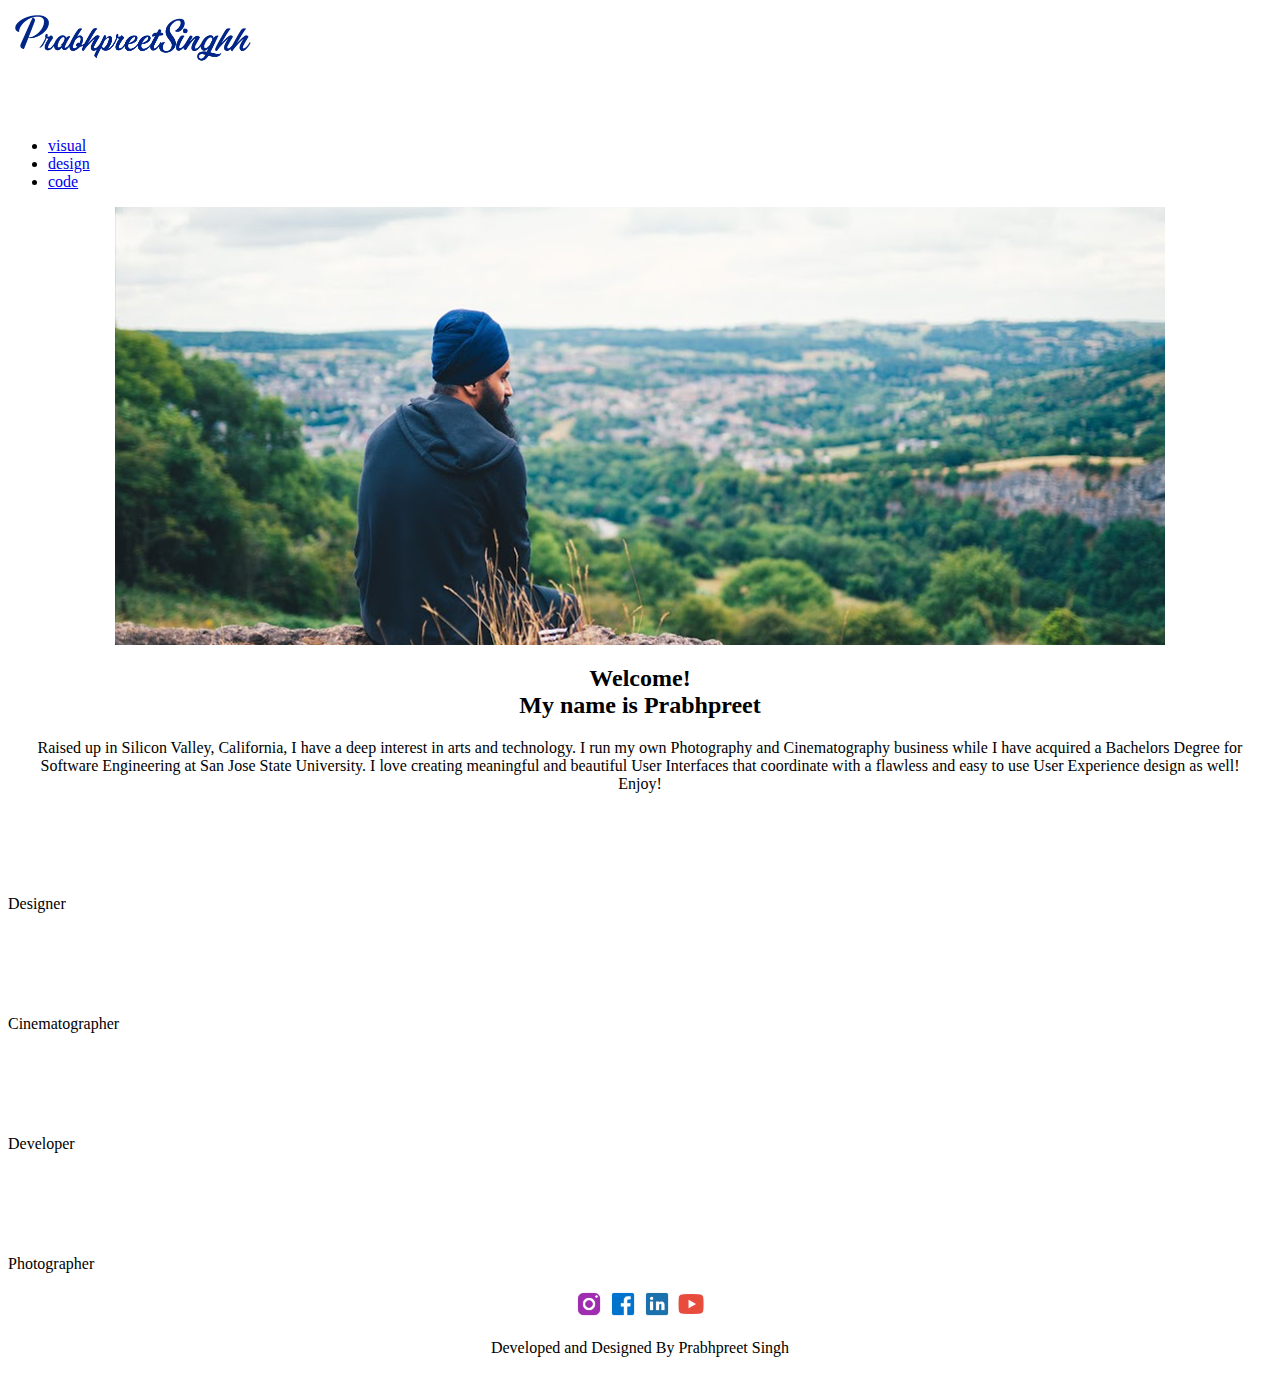
==== index.html @ eac88ecf "Add files via upload" ====
<html>
    <head>
            <link rel="stylesheet" type="main.css" href="css/main.css">
    </head>
    <header> 
        <a href="index.html"> <img class="blue-logo" src="icons/bluelogo.png" alt="blue-logo"></a>
        <ul class="navbar">
            <li><a  class="main-nav-bar" href="visual.html">visual</a></li>
            <li><a  class="main-nav-bar" href="design.html">design</a></li>
            <li><a  class="main-nav-bar" href="code.html">code</a></li>
        </ul>
    </header>
    <center><img class="background-picture" src="icons/background-home-page.jpg" alt="background-photo">
    <h2>
        Welcome! <br>
        My name is Prabhpreet
    </h2>
    <p class="my-bio">
            Raised up in Silicon Valley, California, I have a deep interest in arts and technology. I run my own Photography and Cinematography business while I have acquired a Bachelors Degree for Software Engineering at San Jose State University. I love creating meaningful and beautiful User Interfaces that coordinate with a flawless and easy to use User Experience design as well! 
            <br>Enjoy!
    </p></center>
    <footer>
        <div class="dark-container">
            <div class="cards">
                <img src="icons/designericon.png" alt="designer-icon">
                <p class="card-name-designer">Designer</p>
            </div>
            <div class="cards">
                    <img src="icons/cinemaicon.png" alt="cinema-icon">
                    <p class="card-name-cinematographer">Cinematographer</p>
            </div>
            <div class="cards">
                    <img src="icons/developericon.png" alt="developer-icon">
                    <p class="card-name-developer">Developer</p>
            </div>
            <div class="cards">
                    <img src="icons/cameraicon.png" alt="photographer-icon">
                    <p class="card-name-photographer">Photographer</p>
            </div>
        </div>
        <div class="light-container">
            <center>
                <div class="social-media-links">
                <a href="https://instagram.com/prabhpreetsinghh"><img src="icons/instagramicon.png" alt="instagramicon"></a>
                <a href="https://www.facebook.com/prabhpreetsinghh/?eid=ARDSoZKtSBO2ciuTeh3FpCqKWjCXri7K_8EftZ999I_t2I9OYJDh2CulN3aB_UXx7qqc3qMqfKO42wdl"><img src="icons/facebookicon.png" alt="instagramicon"></a>
                <a href="https://linkedin.com/in/prabhpreet-singh/"><img src="icons/linkedinicon.png" alt="linkedinicon"></a>
                <a href="https://www.youtube.com/user/cricket2008star"><img src="icons/youtubeicon.png" alt="youtubeicon"></a></div>
            <p>Developed and Designed By Prabhpreet Singh</p>
            </center>

        </div>
    </footer>
</html>
---- css/main.css ----
@import url('https://fonts.googleapis.com/css?family=Montserrat|Open+Sans+Condensed:300|Roboto+Condensed');
body, html {
  font-family: 'Montserrat', 'sans-serif';
  padding: 0px;
  margin:0px;
  background-color: rgb(241, 241, 241);
}
.main-nav-bar{
    padding: 20px;
}
.blue-logo{
    width: 263px;
    height: 113px;
}
.navbar{
    list-style-type: none;
    display: flex;
}
a{
    text-decoration: none;
    color: #002588;
    font-size: 24px;
}
header{
    display: flex; 
    justify-content: space-between;
    margin:10px 30px;
}
.background-picture {
    width: 1380;
    margin: 0px 20px;
    margin-top: -40px;
}
h2{
    font-size:65px;
}
.my-bio{
    font-size:25px;
    width: 1240px;
    height: 212px;
}
.dark-container{
    color: white;
    display: flex;
    justify-content: center;
    background-color: #161E21;
    width: 1440px;
    height: 275px;
}
.cards{
    margin: 80px;
}
.card-name-designer{
    margin-left:20px -10px;
}
.card-name-cinematographer{
    margin-left:-30px;
}
.card-name-photographer{
    margin:20px -15px;
}
.card-name-developer{
    margin-left:-5px;
}
.light-container{
    background-color:#EAEAEA;
    width: 1440px;
    height:100px;
    padding-top: 100px;
    padding-bottom: 100px;
}
.social-media-links{
    display: grid;
    justify-content: center;
    margin-bottom:50px;
    grid-template-columns: 40px 40px 40px 40px;
    grid-template-rows: 20px;
    grid-gap: 50px;
}
.mid-section{
    height: 300px;
    background-color: #161E21;
    color: white;
    padding: 100px;

}
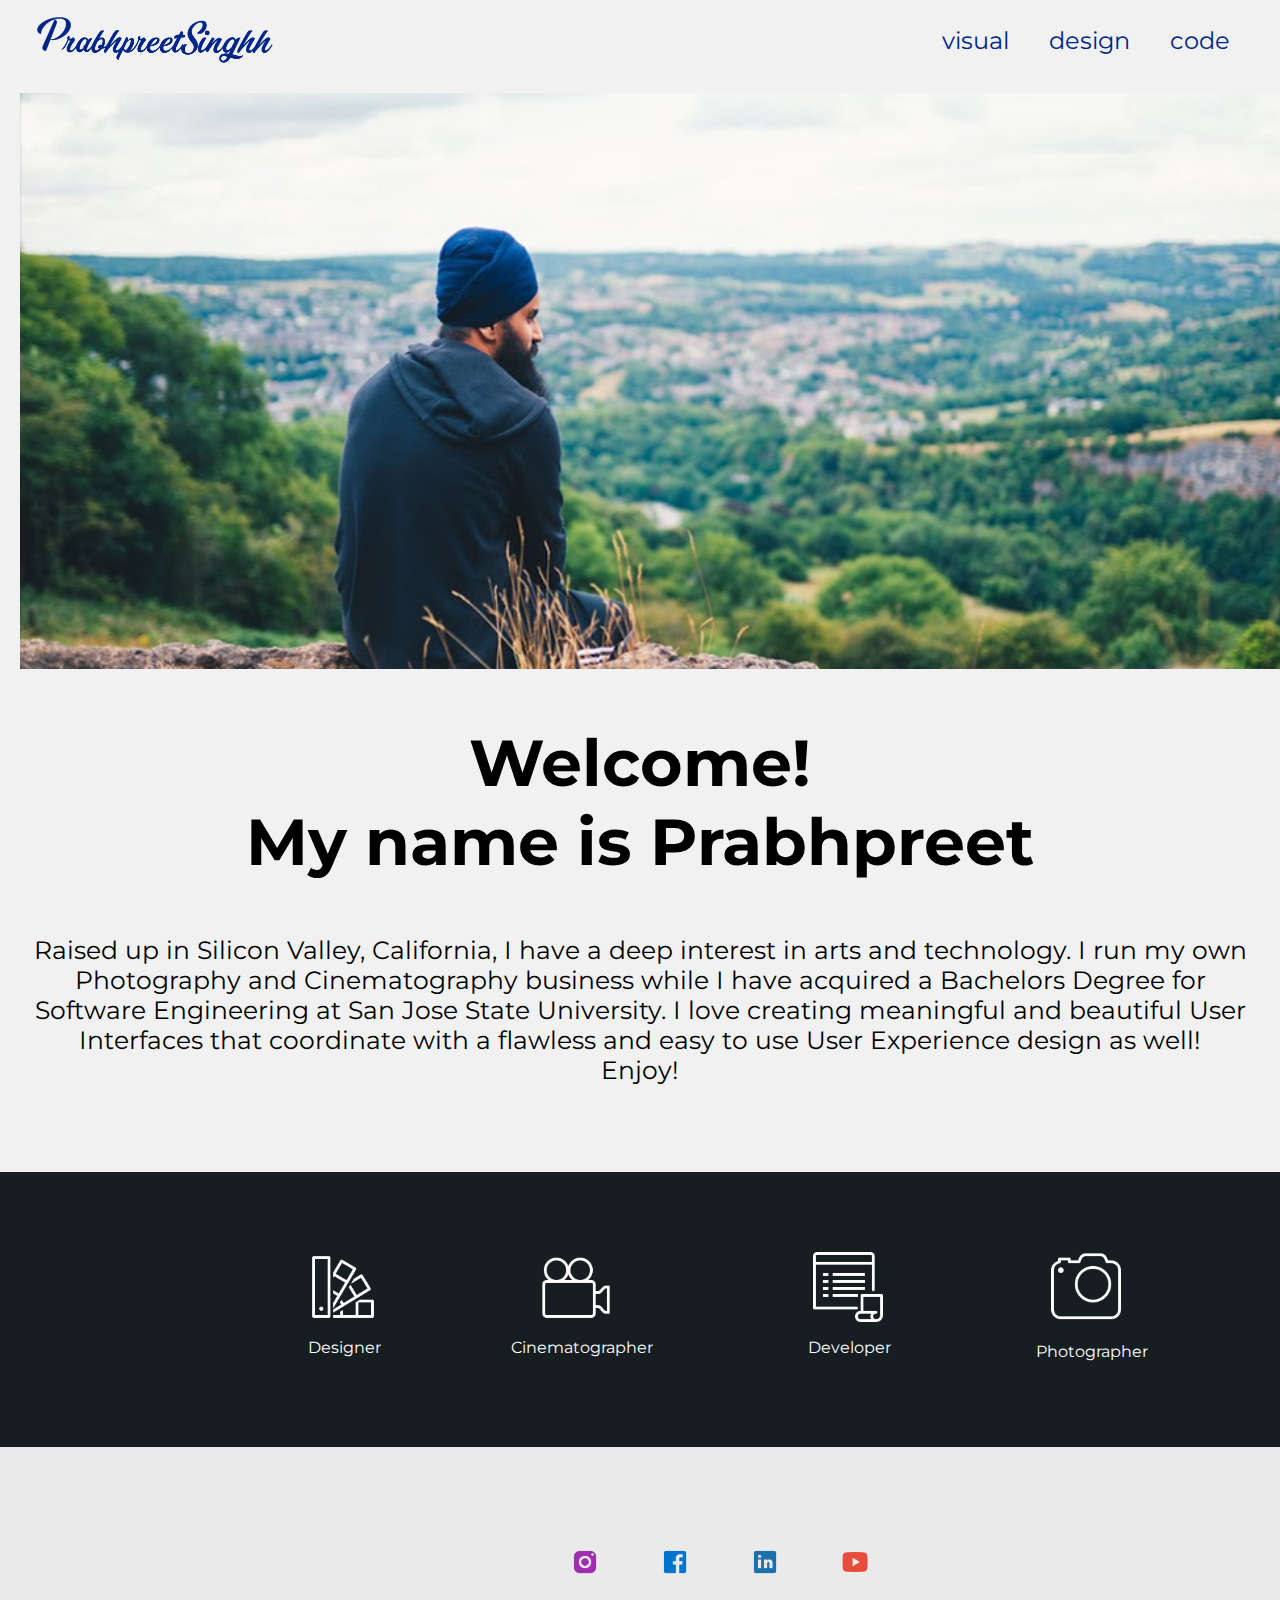
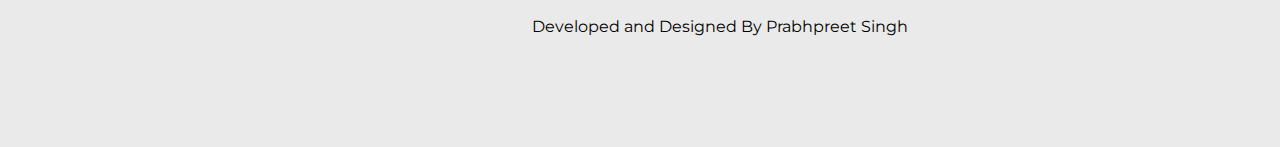
==== commit c9297520: "CSS fix" ====
--- a/index.html
+++ b/index.html
@@ -1,6 +1,6 @@
 <html>
     <head>
-            <link rel="stylesheet" type="main.css" href="css/main.css">
+            <link rel="stylesheet" type="text/css" href="css/main.css">
     </head>
     <header> 
         <a href="index.html"> <img class="blue-logo" src="icons/bluelogo.png" alt="blue-logo"></a>
@@ -50,4 +50,4 @@
 
         </div>
     </footer>
-</html>+</html>
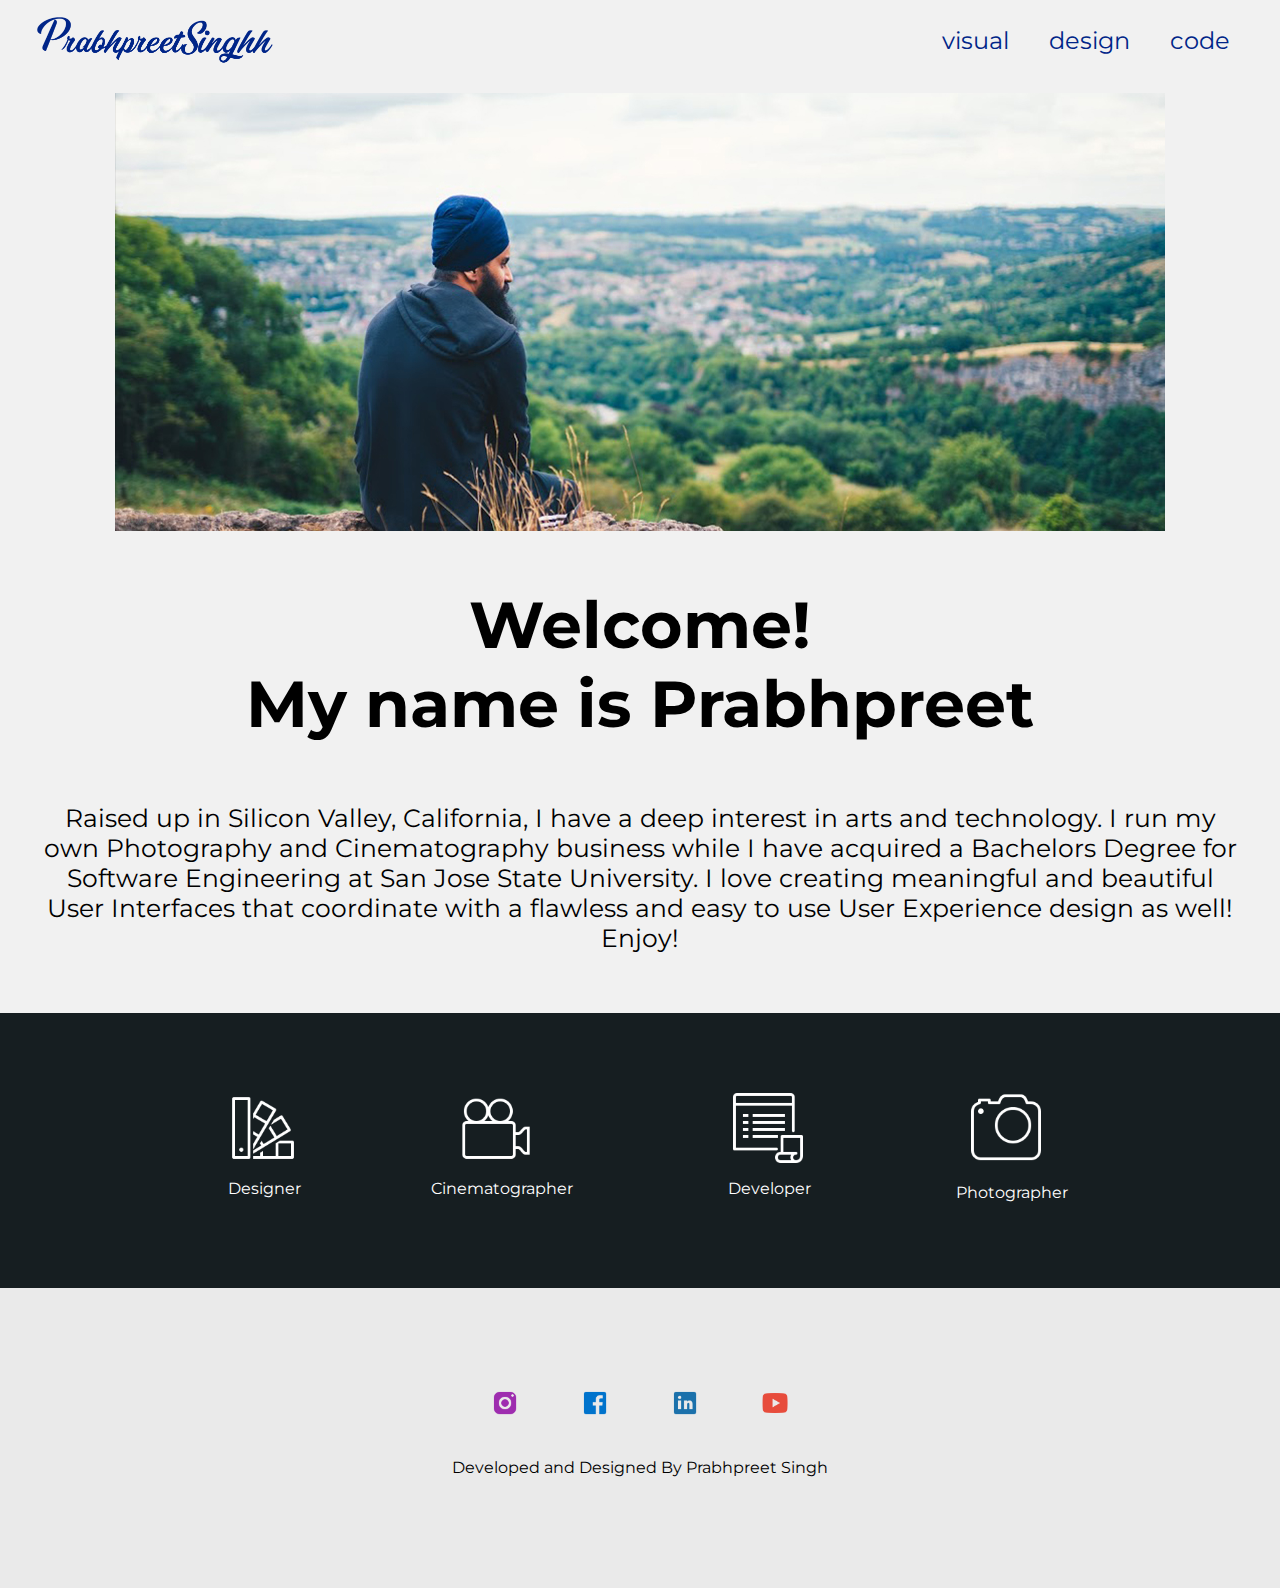
==== commit 8b9767b2: "Updates" ====
--- a/index.html
+++ b/index.html
@@ -1,6 +1,7 @@
 <html>
     <head>
             <link rel="stylesheet" type="text/css" href="css/main.css">
+
     </head>
     <header> 
         <a href="index.html"> <img class="blue-logo" src="icons/bluelogo.png" alt="blue-logo"></a>
@@ -50,4 +51,4 @@
 
         </div>
     </footer>
-</html>
+</html>--- a/css/main.css
+++ b/css/main.css
@@ -4,6 +4,7 @@
   padding: 0px;
   margin:0px;
   background-color: rgb(241, 241, 241);
+  overflow-x: hidden;
 }
 .main-nav-bar{
     padding: 20px;
@@ -27,8 +28,8 @@
     margin:10px 30px;
 }
 .background-picture {
-    width: 1380;
-    margin: 0px 20px;
+    width: auto;
+    margin: 0px auto;
     margin-top: -40px;
 }
 h2{
@@ -36,15 +37,18 @@
 }
 .my-bio{
     font-size:25px;
-    width: 1240px;
-    height: 212px;
+    margin: 60px 40px;
+    width: auto;
+    height: auto;
 }
 .dark-container{
     color: white;
     display: flex;
     justify-content: center;
     background-color: #161E21;
-    width: 1440px;
+    margin-left:auto;
+    margin-right:auto; 
+    width: auto;
     height: 275px;
 }
 .cards{
@@ -64,7 +68,9 @@
 }
 .light-container{
     background-color:#EAEAEA;
-    width: 1440px;
+    margin-left:auto;
+    margin-right:auto; 
+    width: auto;
     height:100px;
     padding-top: 100px;
     padding-bottom: 100px;
@@ -82,5 +88,98 @@
     background-color: #161E21;
     color: white;
     padding: 100px;
+}
+.photos-header{
+    font-family: Montserrat;
+    font-size:40px;
+    font-style: bold;
+    color: #161E21;
+    display: grid;
+    grid-template-rows: 500px 500px;
+    grid-template-columns: 240px;
+}
+.mid-section-visual{
+    display:grid;
+    grid-template-columns: 400px 1000px;
+    grid-gap: 20px;
 
-}+}
+.photos-grid{
+    display: grid;
+    grid-template-rows: 150px 150px 150px;
+    grid-template-columns: 200px 200px 200px;
+    grid-gap: 20px;
+}
+.ind-photo{
+    width: 200px;
+    height: 130px;
+}
+.photos-header{
+    padding-left: 150px;
+    padding-top: 250px;
+    margin-top: -60px;
+    background-color: #E6FF0D;
+    color: #161E21;
+    width: 486px;
+    height: 300px;
+    margin-bottom: -30px;
+}
+.youtube-links , .photos-grid{
+    background-color: #161E21;
+    width: 954px;
+    height:500px;
+    padding-left: 60px;
+    padding-top: 50px;
+    margin-top: -60px;
+    margin-left: 100px;
+}
+.youtube-links{
+    display: grid;
+    grid-template-rows: 150px;
+    grid-template-columns: 400px 400px;
+    grid-gap: 40px;
+    padding-left: 30px;
+    padding-right: 60px;
+}
+.ind-link{
+    width: 30px;
+    height: 50px;
+    
+}
+.mid-section-design{
+    background-color:#161E21;
+    margin: 0px 0px;
+    width:1440px;
+    height: 2500px;
+}
+.ui-grid{
+    padding:30px;
+    justify-content: center;
+}
+.ui-photo{
+    size: 60%;
+    padding: 20px;
+}
+.design-title{
+    text-align: left;
+    color: #EAEAEA;
+    padding-left:10px;
+    padding-top: -10px
+    
+}
+.numbered-designs{
+    text-align: left;
+    color: #EAEAEA;
+    padding: 0px 10px;
+}
+.social-media-links-design{
+    display: grid;
+    justify-content: center;
+    margin-bottom: auto;
+    grid-template-columns: 40px 40px 40px 40px;
+    grid-template-rows: 20px;
+    grid-gap: 50px;
+}
+.temp-alert{
+    color:#ffffff;
+  }
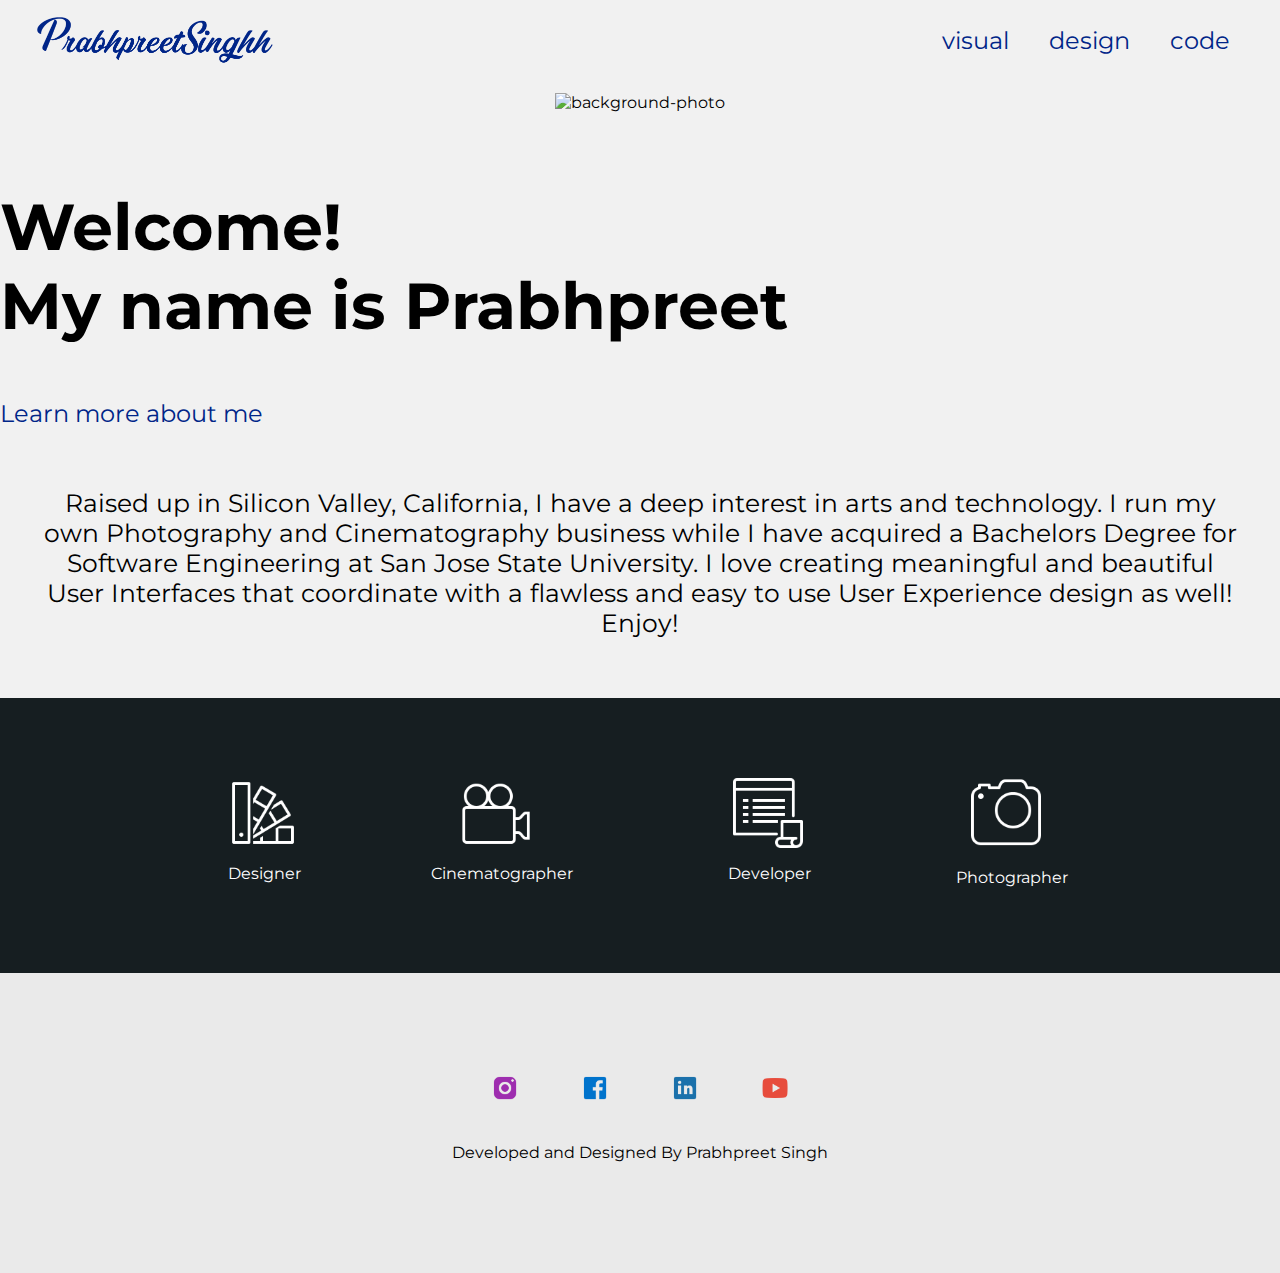
==== commit c0d65d40: "Update index.html" ====
--- a/index.html
+++ b/index.html
@@ -9,14 +9,19 @@
             <li><a  class="main-nav-bar" href="visual.html">visual</a></li>
             <li><a  class="main-nav-bar" href="design.html">design</a></li>
             <li><a  class="main-nav-bar" href="code.html">code</a></li>
+            <li class="blue-menu"> <a href="icons/bluemenu.png" href=""></a></li>
         </ul>
     </header>
-    <center><img class="background-picture" src="icons/background-home-page.jpg" alt="background-photo">
-    <h2>
+    <center><img class="background-picture" src="photos/prabhgrad (44 of 128).jpg" alt="background-photo"></center>
+    <h2 class="welcome-text">
         Welcome! <br>
         My name is Prabhpreet
     </h2>
-    <p class="my-bio">
+    <a href="#"><div class="learn-more">
+         <p class="text-inside-learn-more">Learn more about me</p>
+    </div></a>
+
+    <center><p class="my-bio">
             Raised up in Silicon Valley, California, I have a deep interest in arts and technology. I run my own Photography and Cinematography business while I have acquired a Bachelors Degree for Software Engineering at San Jose State University. I love creating meaningful and beautiful User Interfaces that coordinate with a flawless and easy to use User Experience design as well! 
             <br>Enjoy!
     </p></center>
@@ -51,4 +56,4 @@
 
         </div>
     </footer>
-</html>+</html>
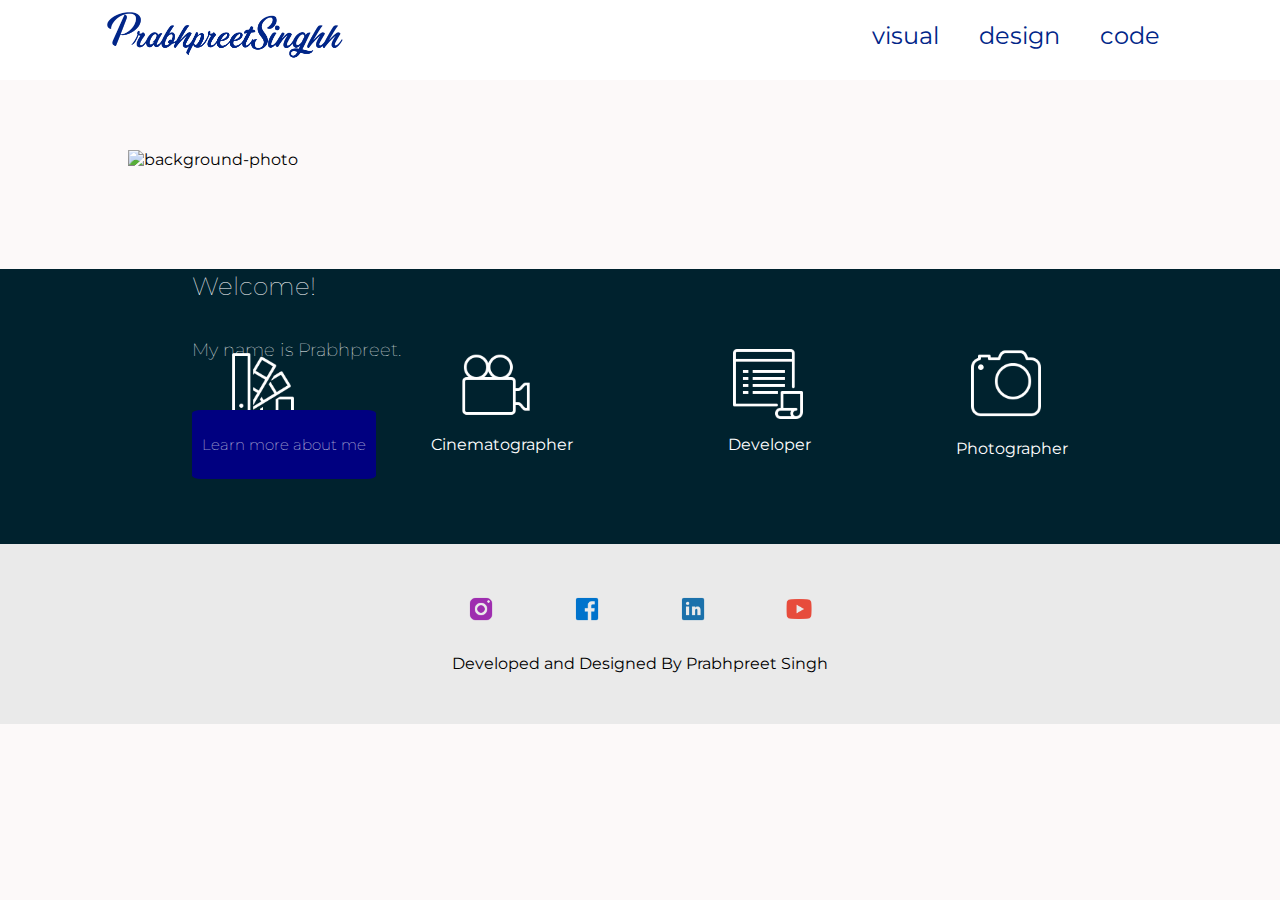
==== commit b033ee5a: "Update index.html" ====
--- a/index.html
+++ b/index.html
@@ -1,7 +1,7 @@
 <html>
     <head>
             <link rel="stylesheet" type="text/css" href="css/main.css">
-
+            <meta name="viewport" content="width=device-width, initial-scale=1.0">
     </head>
     <header> 
         <a href="index.html"> <img class="blue-logo" src="icons/bluelogo.png" alt="blue-logo"></a>
@@ -12,11 +12,11 @@
             <li class="blue-menu"> <a href="icons/bluemenu.png" href=""></a></li>
         </ul>
     </header>
-    <center><img class="background-picture" src="photos/prabhgrad (44 of 128).jpg" alt="background-photo"></center>
-    <h2 class="welcome-text">
-        Welcome! <br>
-        My name is Prabhpreet
-    </h2>
+    <img class="background-picture" src="photos/background-photo.jpg" alt="background-photo">
+    <img class="background-two" src="photos/background-two.jpg" alt="background-two">
+    <h2 class="welcome-text">Welcome! </h2>
+       <div class="my-name">My name is Prabhpreet.</div> 
+    
     <a href="#"><div class="learn-more">
          <p class="text-inside-learn-more">Learn more about me</p>
     </div></a>
@@ -31,18 +31,24 @@
                 <img src="icons/designericon.png" alt="designer-icon">
                 <p class="card-name-designer">Designer</p>
             </div>
-            <div class="cards">
-                    <img src="icons/cinemaicon.png" alt="cinema-icon">
+            <div class="cards cards-cinema">
+                    <img class="cinema-icon" src="icons/cinemaicon.png" alt="cinema-icon">
                     <p class="card-name-cinematographer">Cinematographer</p>
             </div>
             <div class="cards">
                     <img src="icons/developericon.png" alt="developer-icon">
                     <p class="card-name-developer">Developer</p>
             </div>
-            <div class="cards">
+            <div class="cards cards-photo">
                     <img src="icons/cameraicon.png" alt="photographer-icon">
                     <p class="card-name-photographer">Photographer</p>
             </div>
+        </div>
+        <div class="nav-list-pics">
+            <!-- <a href="photography.html" class="pic-one"><img src="photos/navlist1.png" alt="p1"></a>
+            <a href="cinematography.html" class="pic-one"><img src="photos/navlist2.png" alt="p2"></a> -->
+            <img class="iphonex-dark-photo" src="photos/375dark.png" alt="pic">
+            <img class="iphoneplus-dark-photo" src="photos/darkcontainertwo.png" alt="pic">
         </div>
         <div class="light-container">
             <center>
--- a/css/main.css
+++ b/css/main.css
@@ -3,15 +3,29 @@
   font-family: 'Montserrat', 'sans-serif';
   padding: 0px;
   margin:0px;
-  background-color: rgb(241, 241, 241);
+  background-color: rgb(252, 249, 249);
   overflow-x: hidden;
+}
+.background-two{
+display: none;
 }
 .main-nav-bar{
     padding: 20px;
+    padding-bottom: 0px;
+}
+.main-nav-bar:hover{
+    color: blue;
+    transition: .5s;
 }
 .blue-logo{
+    object-fit: cover;
+    object-position: 100% 0;
     width: 263px;
-    height: 113px;
+    height: 70px;
+}
+.blue-menu{
+    display: hide;
+    /* justify-content: flex-end; */
 }
 .navbar{
     list-style-type: none;
@@ -23,21 +37,62 @@
     font-size: 24px;
 }
 header{
+    background-color: white;
     display: flex; 
     justify-content: space-between;
-    margin:10px 30px;
+    padding: 5px 100px; 
+    margin: 0 auto;  
 }
 .background-picture {
-    width: auto;
-    margin: 0px auto;
-    margin-top: -40px;
-}
-h2{
-    font-size:65px;
+    max-width: 80%;
+    margin-left:10%;
+    margin-right: 10%;
+    margin-top: 70px;
+    position: relative;
+    margin-bottom: 100px;
+}
+.welcome-text, .my-name{
+    width: 50%;
+    margin-left: 15%;
+    margin-top: 20%;
+    font-size: 25px;
+    font-weight: 100;
+    position: absolute;
+    top: 0;
+    color: white;
+    line-height: 60px;
+    
+}
+.my-name{
+    font-size: 18px;
+    margin-top: 25%;
+}
+.learn-more{
+    margin-left: 15%;
+    margin-top: 32%;
+    margin-bottom: 5%;
+    font-size: 15px;
+    font-weight: 100;
+    position: absolute;
+    width: fit-content;
+    top: 0;
+    color: white;
+    background-color: navy;
+    border-radius: 5%;
+    padding: 10px 10px;
+}
+.text-inside-learn-more{
+    text-align: center;
+}
+.learn-more:hover{
+    background-color: black;
+    transition: .5s;
 }
 .my-bio{
-    font-size:25px;
+    display: none;
+    font-size:15px;
     margin: 60px 40px;
+    line-height: 30px;
     width: auto;
     height: auto;
 }
@@ -45,11 +100,14 @@
     color: white;
     display: flex;
     justify-content: center;
-    background-color: #161E21;
+    background-color: rgb(0, 34, 46);
     margin-left:auto;
     margin-right:auto; 
     width: auto;
     height: 275px;
+}
+.nav-list-pics{
+    display: none;
 }
 .cards{
     margin: 80px;
@@ -72,66 +130,15 @@
     margin-right:auto; 
     width: auto;
     height:100px;
-    padding-top: 100px;
-    padding-bottom: 100px;
+    padding-top: 50px;
+    padding-bottom: 30px;
 }
 .social-media-links{
-    display: grid;
-    justify-content: center;
-    margin-bottom:50px;
-    grid-template-columns: 40px 40px 40px 40px;
-    grid-template-rows: 20px;
-    grid-gap: 50px;
-}
-.mid-section{
-    height: 300px;
-    background-color: #161E21;
-    color: white;
-    padding: 100px;
-}
-.photos-header{
-    font-family: Montserrat;
-    font-size:40px;
-    font-style: bold;
-    color: #161E21;
-    display: grid;
-    grid-template-rows: 500px 500px;
-    grid-template-columns: 240px;
-}
-.mid-section-visual{
-    display:grid;
-    grid-template-columns: 400px 1000px;
-    grid-gap: 20px;
-
-}
-.photos-grid{
-    display: grid;
-    grid-template-rows: 150px 150px 150px;
-    grid-template-columns: 200px 200px 200px;
-    grid-gap: 20px;
-}
-.ind-photo{
-    width: 200px;
-    height: 130px;
-}
-.photos-header{
-    padding-left: 150px;
-    padding-top: 250px;
-    margin-top: -60px;
-    background-color: #E6FF0D;
-    color: #161E21;
-    width: 486px;
-    height: 300px;
-    margin-bottom: -30px;
-}
-.youtube-links , .photos-grid{
-    background-color: #161E21;
-    width: 954px;
-    height:500px;
-    padding-left: 60px;
-    padding-top: 50px;
-    margin-top: -60px;
-    margin-left: 100px;
+    display: flex;
+    justify-content: space-evenly;
+    max-width: 500px;
+    margin: 0 auto;
+    margin-bottom:30px;
 }
 .youtube-links{
     display: grid;
@@ -143,43 +150,191 @@
 }
 .ind-link{
     width: 30px;
-    height: 50px;
-    
-}
-.mid-section-design{
-    background-color:#161E21;
-    margin: 0px 0px;
-    width:1440px;
-    height: 2500px;
-}
-.ui-grid{
-    padding:30px;
-    justify-content: center;
-}
-.ui-photo{
-    size: 60%;
-    padding: 20px;
-}
-.design-title{
-    text-align: left;
-    color: #EAEAEA;
-    padding-left:10px;
-    padding-top: -10px
-    
-}
-.numbered-designs{
-    text-align: left;
-    color: #EAEAEA;
-    padding: 0px 10px;
-}
-.social-media-links-design{
-    display: grid;
-    justify-content: center;
-    margin-bottom: auto;
-    grid-template-columns: 40px 40px 40px 40px;
-    grid-template-rows: 20px;
-    grid-gap: 50px;
-}
-.temp-alert{
-    color:#ffffff;
-  }
+    height: 50px;   
+}
+
+@media (max-width:414px){
+    body{
+        background-color: rgb(254, 254, 254);
+    }
+    .navbar a{
+        display: none;
+    }
+    header{
+        padding: 0;
+    }
+    .blue-logo{
+        width: 50%;
+        margin: 0 60%;
+        margin-bottom: -20px;
+        height: auto;
+    }
+    .welcome-text, .my-name, .learn-more{
+        display: block;
+        position: inherit;
+        margin-top: 0;
+        margin-bottom: 0;
+        width: 100%;
+        color: #002588;
+        text-align: center;
+        margin-left: 0;
+        margin-right: 0;
+    }
+    .welcome-text, .my-name{
+        margin: 0;
+    }
+    .learn-more{
+        position: inherit;
+        margin: 0 auto;
+        margin-top: 30px;
+        padding: 5px 5px;
+        background-color: rgb(0, 8, 99);
+        color: #ffffff;
+        max-width: 70%;
+        margin-bottom: 50px;
+    }
+    .background-picture{
+        display: none;
+    }
+    .background-two{
+        display: block;
+        margin-top: 0;
+        margin-bottom: 0;
+        width: 100%;
+        height: auto;
+        margin-right: 0;
+        margin-left: 0;
+        max-width: 100%;
+    }
+    .dark-container{
+        display: none;
+        height: auto;
+    }
+    .nav-list-pics{
+        display: block;
+    }
+    .nav-list-pics a {
+        margin-top: 40px;
+    }
+    .cards{
+        padding-top: 50px;
+        width: fit-content;
+        margin: 0 auto;
+        margin-top: 20px;
+        max-width: none;
+    }
+    .card-name-cinematographer{
+        margin-left: 0;
+    }
+    .cinema-icon{
+        margin-right: 0;
+        margin: 0 auto;
+        display: flex;
+        justify-content: center;
+    }
+    .cards-photo{
+        padding-bottom: 20px;
+    }
+    .iphonex-dark-photo{
+        display: none;
+    }
+}
+@media (max-width:375px){
+    body{
+        background-color: rgb(254, 254, 254);
+    }
+    .navbar a{
+        display: none;
+    }
+    header{
+        padding: 0;
+    }
+    .blue-logo{
+        width: 50%;
+        margin: 0 50%;
+        margin-bottom: -20px;
+        /* margin-left: 35%;
+        margin-right: 25%; */
+        height: auto;
+    }
+    .welcome-text, .my-name, .learn-more{
+        display: block;
+        position: inherit;
+        margin-top: 0;
+        margin-bottom: 0;
+        width: 100%;
+        color: #002588;
+        text-align: center;
+        margin-left: 0;
+        margin-right: 0;
+    }
+    .welcome-text, .my-name{
+        margin: 0;
+    }
+    .learn-more{
+        position: inherit;
+        margin: 0 auto;
+        margin-top: 30px;
+        padding: 5px 5px;
+        background-color: rgb(0, 8, 99);
+        color: #ffffff;
+        max-width: 70%;
+        margin-bottom: 50px;
+    }
+    .background-picture{
+        display: none;
+    }
+    .background-two{
+        display: block;
+        margin-top: 0;
+        margin-bottom: 0;
+        width: 100%;
+        height: auto;
+        margin-right: 0;
+        margin-left: 0;
+        max-width: 100%;
+    }
+    .dark-container{
+        display: none;
+        height: auto;
+    }
+    .nav-list-pics{
+        display: block;
+    }
+    .nav-list-pics a {
+        margin-top: 40px;
+    }
+    .cards{
+        padding-top: 50px;
+        width: fit-content;
+        margin: 0 auto;
+        margin-top: 20px;
+        max-width: none;
+    }
+    .card-name-cinematographer{
+        margin-left: 0;
+    }
+    .cinema-icon{
+        margin-right: 0;
+        margin: 0 auto;
+        display: flex;
+        justify-content: center;
+    }
+    .cards-photo{
+        padding-bottom: 20px;
+    }
+    .iphoneplus-dark-photo{
+        display: none;
+    }
+}
+@media (max-width:3456){
+    .welcome-text{
+        margin-top: 15%;
+    }
+    .my-name{
+        margin-top: 17%;
+    }
+    .learn-more{
+        margin-top: 20%;
+    }
+}
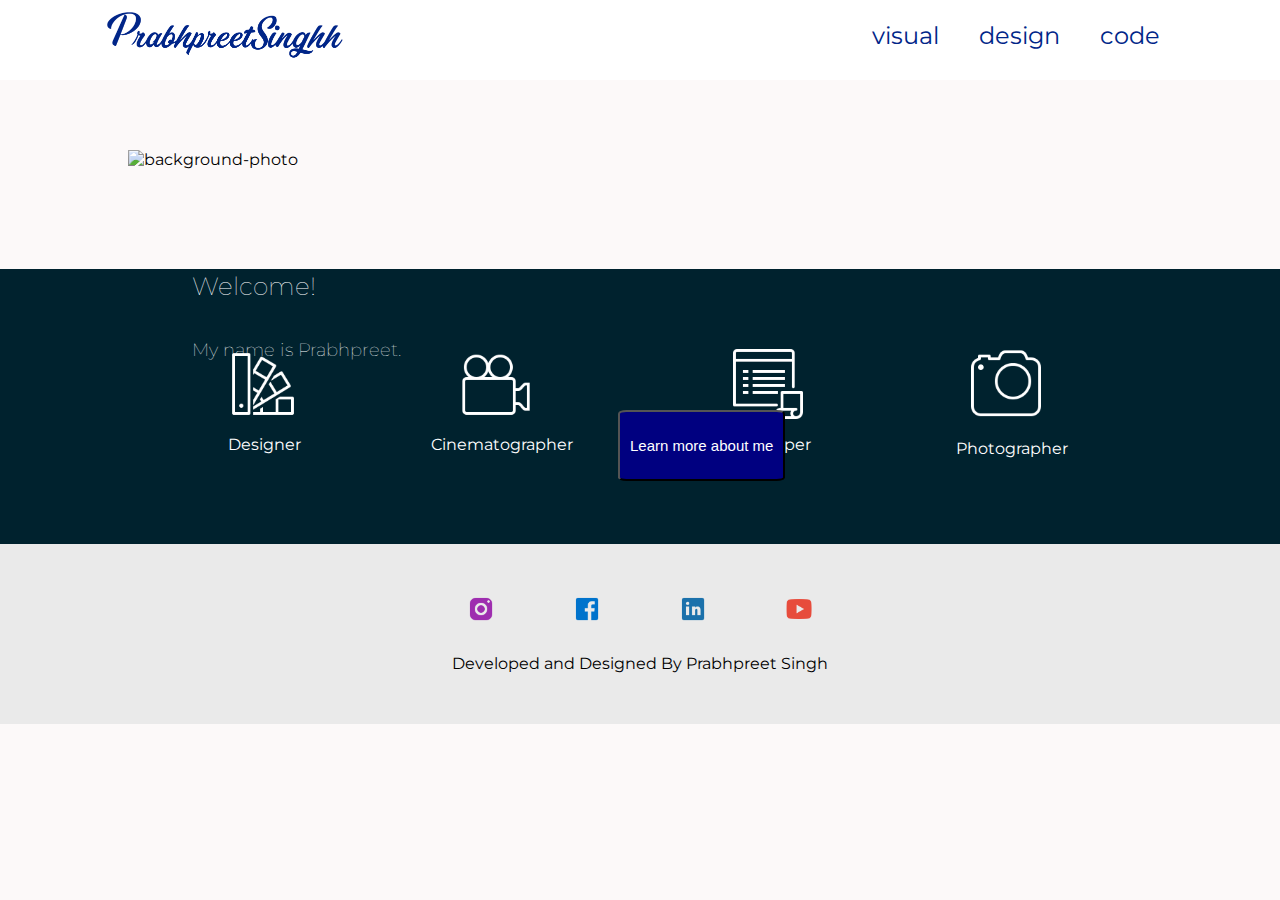
==== commit dfa75eed: "Add files via upload" ====
--- a/index.html
+++ b/index.html
@@ -12,19 +12,21 @@
             <li class="blue-menu"> <a href="icons/bluemenu.png" href=""></a></li>
         </ul>
     </header>
-    <img class="background-picture" src="photos/background-photo.jpg" alt="background-photo">
-    <img class="background-two" src="photos/background-two.jpg" alt="background-two">
-    <h2 class="welcome-text">Welcome! </h2>
-       <div class="my-name">My name is Prabhpreet.</div> 
-    
-    <a href="#"><div class="learn-more">
-         <p class="text-inside-learn-more">Learn more about me</p>
-    </div></a>
+    <body>
+        <img class="background-picture" src="photos/background-photo.jpg" alt="background-photo">
+        <img class="background-two" src="photos/background-two.jpg" alt="background-two">
+        <h2 class="welcome-text">Welcome! </h2>
+        <div class="my-name">My name is Prabhpreet.</div> 
+        
+        <button class="learn-more" >
+            <p class="text-inside-learn-more">Learn more about me</p>
+        </button>
 
-    <center><p class="my-bio">
-            Raised up in Silicon Valley, California, I have a deep interest in arts and technology. I run my own Photography and Cinematography business while I have acquired a Bachelors Degree for Software Engineering at San Jose State University. I love creating meaningful and beautiful User Interfaces that coordinate with a flawless and easy to use User Experience design as well! 
-            <br>Enjoy!
-    </p></center>
+        <p class="my-bio my-bio-desktop" id="mybio" >
+                Raised up in Silicon Valley, California, I have a deep interest in arts and technology. I run my own Photography and Cinematography business while I have acquired a Bachelors Degree for Software Engineering at San Jose State University. I love creating meaningful and beautiful User Interfaces that coordinate with a flawless and easy to use User Experience design as well! 
+                <br>Enjoy!
+        </p>
+    </body>
     <footer>
         <div class="dark-container">
             <div class="cards">
@@ -62,4 +64,5 @@
 
         </div>
     </footer>
-</html>
+    <script src="main.js" type="text/javascript"></script>
+</html>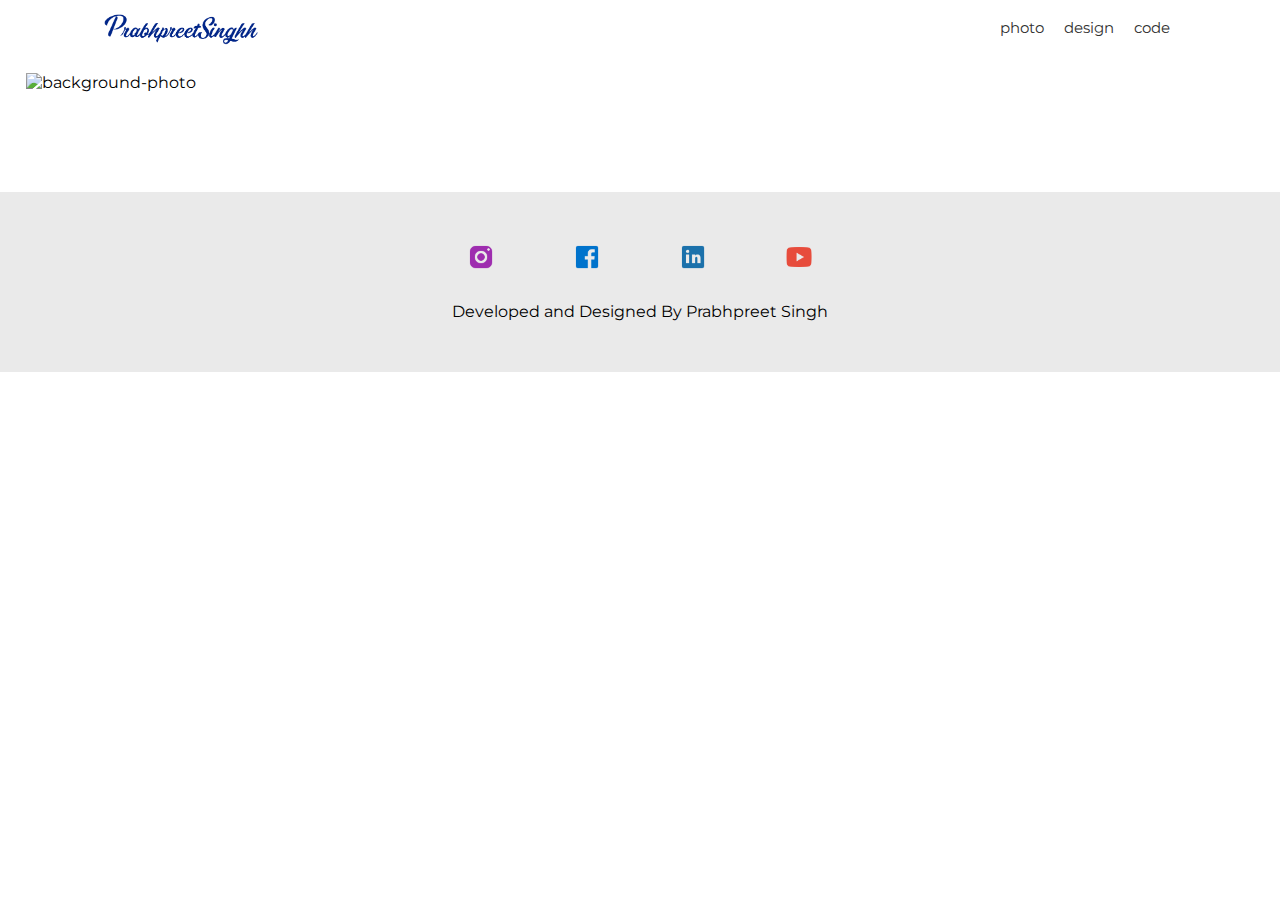
==== commit 249c8459: "design, content update" ====
--- a/index.html
+++ b/index.html
@@ -6,29 +6,36 @@
     <header> 
         <a href="index.html"> <img class="blue-logo" src="icons/bluelogo.png" alt="blue-logo"></a>
         <ul class="navbar">
-            <li><a  class="main-nav-bar" href="visual.html">visual</a></li>
+            <li><a  class="main-nav-bar" href="https://www.instagram.com/prabhpreetsinghh/">photo</a></li>
             <li><a  class="main-nav-bar" href="design.html">design</a></li>
-            <li><a  class="main-nav-bar" href="code.html">code</a></li>
-            <li class="blue-menu"> <a href="icons/bluemenu.png" href=""></a></li>
+            <li><a  class="main-nav-bar" href="https://github.com/prabhpreet03">code</a></li>
         </ul>
+        <div class="blue-menu">=<div>
     </header>
+    <ul class="mobile-view-hidden" id="mobile-nav">
+            <li><a  class="main-nav-bar-mobile" href="visual.html">visual<img src="icons/visual-icon.png" class ="mobile-nav-icons" alt="vis-icon"></a></li>
+            <div class="line-under-nav-bar-mobile"></div>
+            <li><a  class="main-nav-bar-mobile" href="design.html">design<img src="icons/design-icon.png"  class ="mobile-nav-icons" alt="design-icon"></a></li>
+            <div class="line-under-nav-bar-mobile"></div>
+            <li><a  class="main-nav-bar-mobile" href="code.html">code<img src="icons/code-icon.png" class ="mobile-nav-icons" alt="code-icon"></a></li>
+    </ul>
     <body>
-        <img class="background-picture" src="photos/background-photo.jpg" alt="background-photo">
+        <img class="background-picture" src="photos/ny-img.jpg" alt="background-photo">
         <img class="background-two" src="photos/background-two.jpg" alt="background-two">
-        <h2 class="welcome-text">Welcome! </h2>
-        <div class="my-name">My name is Prabhpreet.</div> 
+        <!-- <h2 class="welcome-text">Welcome! </h2>
+        <div class="my-name">My name is Prabhpreet.</div>  -->
         
-        <button class="learn-more" >
+        <!-- <button class="learn-more" >
             <p class="text-inside-learn-more">Learn more about me</p>
-        </button>
+        </button> -->
 
-        <p class="my-bio my-bio-desktop" id="mybio" >
+        <!-- <p class="my-bio my-bio-desktop" id="mybio" >
                 Raised up in Silicon Valley, California, I have a deep interest in arts and technology. I run my own Photography and Cinematography business while I have acquired a Bachelors Degree for Software Engineering at San Jose State University. I love creating meaningful and beautiful User Interfaces that coordinate with a flawless and easy to use User Experience design as well! 
                 <br>Enjoy!
-        </p>
+        </p> -->
     </body>
     <footer>
-        <div class="dark-container">
+        <!-- <div class="dark-container">
             <div class="cards">
                 <img src="icons/designericon.png" alt="designer-icon">
                 <p class="card-name-designer">Designer</p>
@@ -45,7 +52,7 @@
                     <img src="icons/cameraicon.png" alt="photographer-icon">
                     <p class="card-name-photographer">Photographer</p>
             </div>
-        </div>
+        </div> -->
         <div class="nav-list-pics">
             <!-- <a href="photography.html" class="pic-one"><img src="photos/navlist1.png" alt="p1"></a>
             <a href="cinematography.html" class="pic-one"><img src="photos/navlist2.png" alt="p2"></a> -->
@@ -65,4 +72,4 @@
         </div>
     </footer>
     <script src="main.js" type="text/javascript"></script>
-</html>+</html>
--- a/css/main.css
+++ b/css/main.css
@@ -3,51 +3,55 @@
   font-family: 'Montserrat', 'sans-serif';
   padding: 0px;
   margin:0px;
-  background-color: rgb(252, 249, 249);
+  background-color: rgb(255, 255, 255);
   overflow-x: hidden;
+}
+.mobile-view-hidden{
+    display: none;
 }
 .background-two{
 display: none;
 }
 .main-nav-bar{
-    padding: 20px;
+    padding: 0 10px;
     padding-bottom: 0px;
 }
-.main-nav-bar:hover{
-    color: blue;
-    transition: .5s;
+.navbar a:hover{
+    color: rgb(0, 52, 196);
+    font-size: 17;
+    transition: .3s;
 }
 .blue-logo{
-    object-fit: cover;
-    object-position: 100% 0;
-    width: 263px;
-    height: 70px;
+    width: 65%;
+    margin-top: 10px;
 }
 .blue-menu{
-    display: hide;
+    display: none;
     /* justify-content: flex-end; */
 }
 .navbar{
     list-style-type: none;
     display: flex;
-}
-a{
+    margin-top: 18px;
+}
+.navbar a{
     text-decoration: none;
-    color: #002588;
-    font-size: 24px;
+    color: rgb(49, 49, 49);
+    font-size: 15;
 }
 header{
     background-color: white;
     display: flex; 
     justify-content: space-between;
-    padding: 5px 100px; 
+    padding: 0px 100px; 
     margin: 0 auto;  
 }
+/* **********************ALL OF THE NAV BAR HERE! */
 .background-picture {
-    max-width: 80%;
-    margin-left:10%;
-    margin-right: 10%;
-    margin-top: 70px;
+    max-width: 96%;
+    margin-left:2%;
+    margin-right: 2%;
+    margin-top: -10px;
     position: relative;
     margin-bottom: 100px;
 }
@@ -90,11 +94,23 @@
 }
 .my-bio{
     display: none;
+}
+.my-bio-shown{
+    display: block;
+}
+.my-bio-desktop{
     font-size:15px;
-    margin: 60px 40px;
+    /*margin: 60px 40px;*/
     line-height: 30px;
-    width: auto;
+    width: 43%;
     height: auto;
+    color: white;
+    position: absolute;
+    top: 0;
+    margin-top: 20%;
+    margin-left: 45%;
+    line-height: 40px;
+    text-align: center;
 }
 .dark-container{
     color: white;
@@ -154,6 +170,12 @@
 }
 
 @media (max-width:414px){
+    .blue-menu{
+        display: block;
+        color: #002588;
+        font-size: 30px;
+        margin-right: 10px;
+    }
     body{
         background-color: rgb(254, 254, 254);
     }
@@ -162,6 +184,47 @@
     }
     header{
         padding: 0;
+        position: fixed;
+        width: 100%;
+    }
+    .mobile-nav {
+        display: block;
+        position: fixed;
+        text-align: right;
+        right: 0;
+        margin-top: 37px;
+        padding-left: 10px;
+        width: 30%;
+        /* background-color: #002588; */
+        opacity: 50%;
+        border-radius: 0 0 0 7%;
+        height: fit-content;
+    }
+    .mobile-nav a{
+        color: rgb(255, 255, 255);
+        font-size: 15px;
+    }
+    .mobile-nav li{
+        list-style-type: none;
+        margin-bottom: 50px;
+        margin-right: 10px;
+        padding: 0;
+    }
+    .main-nav-bar-mobile{
+        margin-top: 20px;
+        display: flex;
+        justify-content: space-between;
+    }
+    .mobile-nav-icons{
+        width: 20px;
+        height: 20px;
+    }
+    .line-under-nav-bar-mobile{
+        width: 100%;
+        border-bottom: white solid 1px;
+        margin-top: -30px;
+        margin-bottom: 25px;
+        margin-right: 20px;
     }
     .blue-logo{
         width: 50%;
@@ -238,6 +301,23 @@
     .iphonex-dark-photo{
         display: none;
     }
+    .my-bio{
+        display: none;
+    }
+    .my-bio-shown{
+        display: block;
+    }
+    .my-bio-desktop{
+        max-width: 70%;
+        font-size:15px;
+        line-height: 30px;
+        width: 70%;
+        height: auto;
+        color: #002588;
+        margin: 20% auto;
+        position: relative;
+        /* text-align: center; */
+    }
 }
 @media (max-width:375px){
     body{
